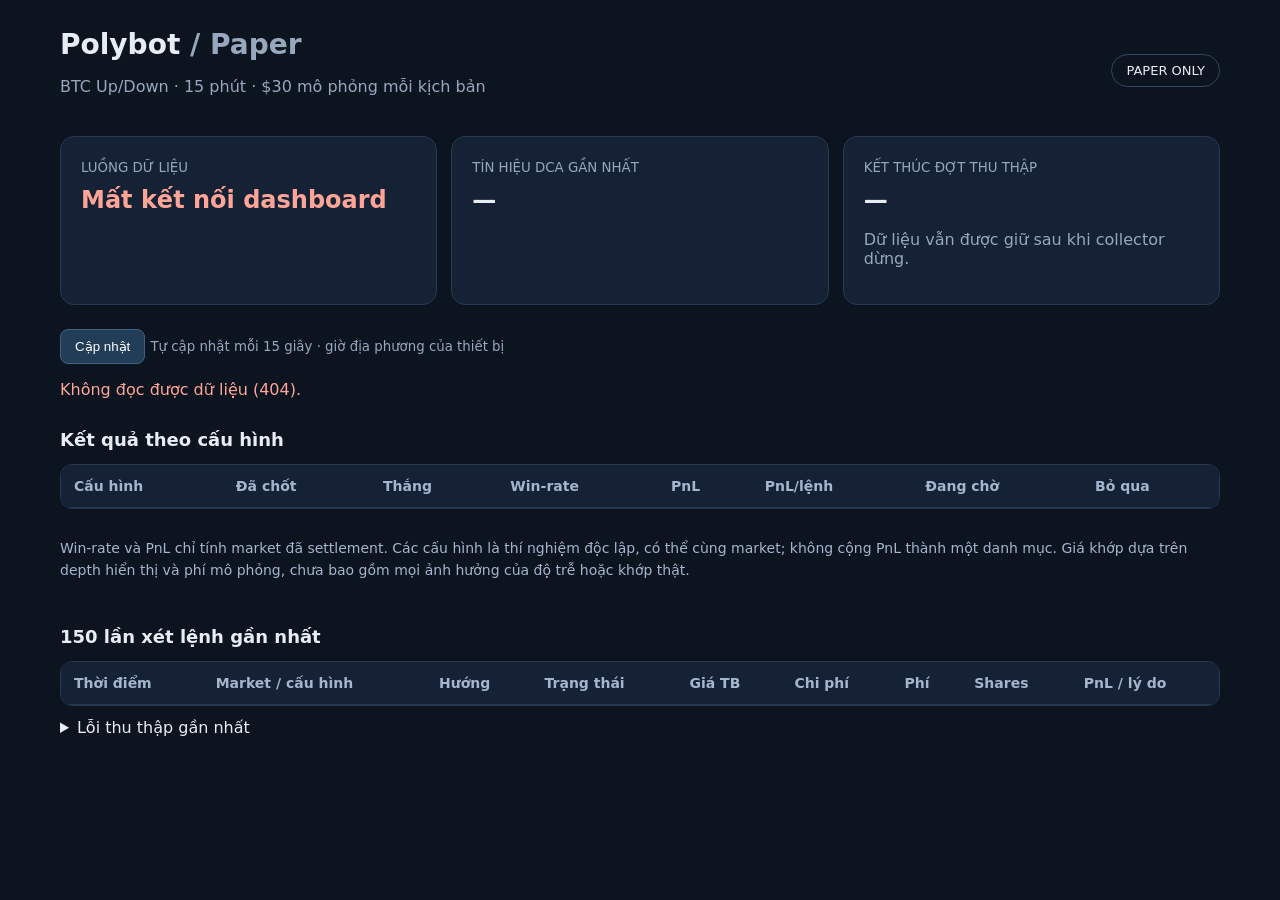
==== paper_dashboard.html @ 0839720b "Add authenticated read-only mobile paper dashboard" ====
<!doctype html>
<html lang="vi"><meta charset="utf-8"><meta name="viewport" content="width=device-width,initial-scale=1">
<title>Polybot · Paper</title>
<style>
:root{color-scheme:dark;font-family:system-ui,sans-serif;background:#0c1420;color:#e8edf4}*{box-sizing:border-box}body{margin:0}main{max-width:1200px;margin:auto;padding:28px 20px}header{display:flex;justify-content:space-between;align-items:center;gap:16px}h1{font-size:28px;margin:0}h2{font-size:18px;margin:30px 0 14px}.muted,small{color:#97a8bd}.pill{border:1px solid #34465e;border-radius:30px;padding:8px 14px;font-size:13px}.cards{display:grid;grid-template-columns:repeat(3,1fr);gap:14px;margin:24px 0}.card{background:#152235;border:1px solid #263951;padding:20px;border-radius:14px}.value{font-size:24px;margin-top:10px;font-weight:650}.table{overflow:auto;border:1px solid #263951;border-radius:12px}table{border-collapse:collapse;width:100%;font-size:14px;white-space:nowrap}th,td{text-align:left;padding:13px;border-bottom:1px solid #263951}th{background:#152235;color:#a4b6cd}a{color:#83c8ff}.good{color:#6ce0bd}.bad{color:#ffa598}.note{line-height:1.6;padding:14px 0;color:#a4b6cd;font-size:14px}button{background:#213d58;color:white;border:1px solid #416184;padding:9px 14px;border-radius:8px;cursor:pointer}#error{color:#ffa598}details{padding:12px 0}pre{white-space:pre-wrap;font-size:12px}@media(max-width:680px){main{padding:20px 12px}.cards{grid-template-columns:1fr}.card{padding:14px}.value{font-size:21px}h1{font-size:23px}}
</style>
<main><header><div><h1>Polybot <span class="muted">/ Paper</span></h1><p class="muted">BTC Up/Down · 15 phút · $30 mô phỏng mỗi kịch bản</p></div><span class="pill">PAPER ONLY</span></header>
<div class="cards"><section class="card"><small>LUỒNG DỮ LIỆU</small><div id="health" class="value">Đang tải…</div><p id="last" class="muted"></p></section><section class="card"><small>TÍN HIỆU DCA GẦN NHẤT</small><div id="signal" class="value">—</div><p id="market" class="muted"></p></section><section class="card"><small>KẾT THÚC ĐỢT THU THẬP</small><div id="end" class="value">—</div><p class="muted">Dữ liệu vẫn được giữ sau khi collector dừng.</p></section></div>
<button id="refresh">Cập nhật</button> <small>Tự cập nhật mỗi 15 giây · giờ địa phương của thiết bị</small><p id="error"></p>
<h2>Kết quả theo cấu hình</h2><div class="table"><table><thead><tr><th>Cấu hình</th><th>Đã chốt</th><th>Thắng</th><th>Win-rate</th><th>PnL</th><th>PnL/lệnh</th><th>Đang chờ</th><th>Bỏ qua</th></tr></thead><tbody id="policies"></tbody></table></div>
<p class="note">Win-rate và PnL chỉ tính market đã settlement. Các cấu hình là thí nghiệm độc lập, có thể cùng market; không cộng PnL thành một danh mục. Giá khớp dựa trên depth hiển thị và phí mô phỏng, chưa bao gồm mọi ảnh hưởng của độ trễ hoặc khớp thật.</p>
<h2>150 lần xét lệnh gần nhất</h2><div class="table"><table><thead><tr><th>Thời điểm</th><th>Market / cấu hình</th><th>Hướng</th><th>Trạng thái</th><th>Giá TB</th><th>Chi phí</th><th>Phí</th><th>Shares</th><th>PnL / lý do</th></tr></thead><tbody id="trades"></tbody></table></div>
<details><summary>Lỗi thu thập gần nhất</summary><pre id="errors">—</pre></details></main>
<script>
const $=s=>document.getElementById(s), fmt=(v,d=2)=>v==null?'—':Number(v).toFixed(d), dt=v=>v?new Date(v).toLocaleString('vi-VN'):'—';
function cell(row,value,cls){const td=document.createElement('td');td.textContent=value;if(cls)td.className=cls;row.append(td);return td}
function empty(id,n,text){$(id).replaceChildren();const r=document.createElement('tr');const c=cell(r,text);c.colSpan=n;$(id).append(r)}
let busy=false;
async function update(){if(busy)return;busy=true;try{const r=await fetch('/api/status',{cache:'no-store'});if(!r.ok)throw Error('Không đọc được dữ liệu ('+r.status+').');const d=await r.json();$('error').textContent='';const age=d.latest?(d.now_ms-d.latest.received_ms)/1000:Infinity;
$('health').textContent=age<60?'Dữ liệu đang cập nhật':age<180?'Dữ liệu đang chậm':'Chưa có dữ liệu mới';$('health').className='value '+(age<60?'good':'bad');$('last').textContent='Bản ghi cuối: '+dt(d.latest?.received_ms);$('end').textContent=dt(d.planned_end_ms);
$('signal').textContent=d.signal?(d.signal.direction?.toUpperCase()||'Không có tín hiệu'):'Chờ đầu market mới';$('market').textContent=d.signal?d.signal.slug+' · '+dt(d.signal.at):'Tín hiệu được ghi khi đầu kỳ đủ dữ liệu.';
$('policies').replaceChildren();for(const p of d.policies){const row=document.createElement('tr');for(const v of [p.policy,p.settled,p.wins,p.settled?fmt(100*p.wins/p.settled)+'%':'—',p.settled?'$'+fmt(p.pnl):'—',p.settled?'$'+fmt(p.pnl/p.settled):'—',p.pending,p.skipped])cell(row,v);$('policies').append(row)}if(!d.policies.length)empty('policies',8,'Đang thu thập; chưa có lần xét lệnh.');
$('trades').replaceChildren();for(const t of d.trades){const row=document.createElement('tr');cell(row,dt(t.opened_ms));const td=cell(row,'');if(/^btc-updown-15m-\d+$/.test(t.slug)){const a=document.createElement('a');a.textContent=t.slug;a.href='https://polymarket.com/event/'+t.slug;a.target='_blank';a.rel='noopener noreferrer';td.append(a)}else td.textContent=t.slug;td.append(document.createElement('br'),document.createTextNode(t.policy));for(const v of [t.side?.toUpperCase()||'—',({pending:'Chờ settlement',settled:'Đã chốt',skipped:'Bỏ qua'})[t.status]||t.status,fmt(t.vwap,4),'$'+fmt(t.cost),fmt(t.fee,4),fmt(t.shares,4)])cell(row,v);cell(row,t.status==='settled'?'$'+fmt(t.pnl):t.reason||'—',t.pnl>0?'good':t.pnl<0?'bad':'');$('trades').append(row)}if(!d.trades.length)empty('trades',9,'Chưa có lệnh paper.');$('errors').textContent=d.errors.length?d.errors.map(e=>dt(e.received_ms)+' '+e.kind+' '+e.payload).join('\n'):'Chưa ghi nhận lỗi.';
}catch(e){$('error').textContent=e.message;$('health').textContent='Mất kết nối dashboard';$('health').className='value bad'}finally{busy=false}}
$('refresh').onclick=update;update();setInterval(update,15000);
</script></html>
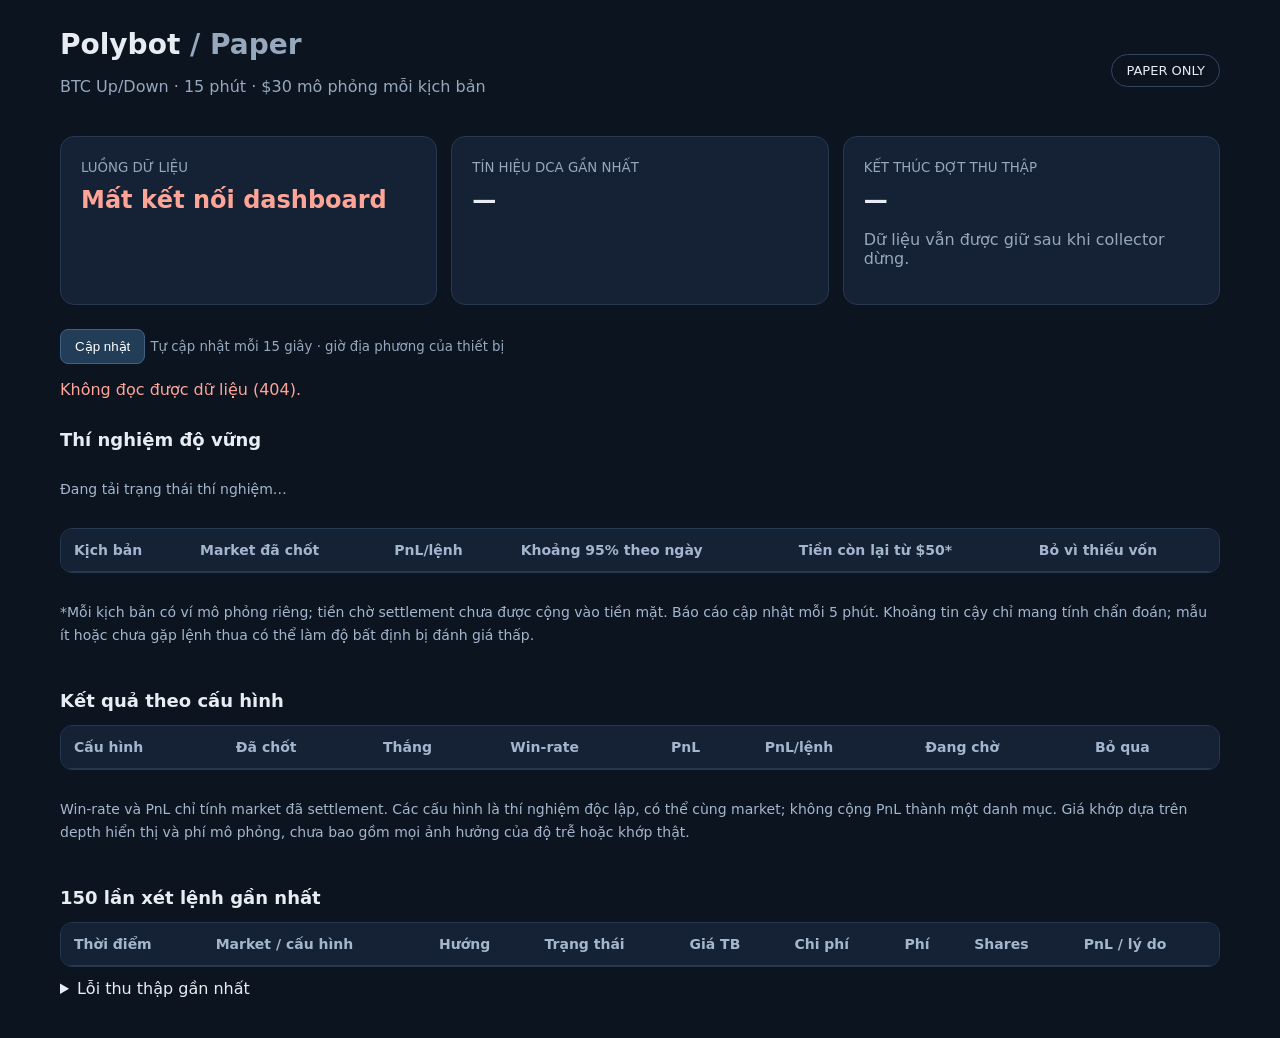
==== commit fc19c782: "Add frozen forward robustness experiment and replay diagnostics" ====
--- a/paper_dashboard.html
+++ b/paper_dashboard.html
@@ -7,6 +7,7 @@
 <main><header><div><h1>Polybot <span class="muted">/ Paper</span></h1><p class="muted">BTC Up/Down · 15 phút · $30 mô phỏng mỗi kịch bản</p></div><span class="pill">PAPER ONLY</span></header>
 <div class="cards"><section class="card"><small>LUỒNG DỮ LIỆU</small><div id="health" class="value">Đang tải…</div><p id="last" class="muted"></p></section><section class="card"><small>TÍN HIỆU DCA GẦN NHẤT</small><div id="signal" class="value">—</div><p id="market" class="muted"></p></section><section class="card"><small>KẾT THÚC ĐỢT THU THẬP</small><div id="end" class="value">—</div><p class="muted">Dữ liệu vẫn được giữ sau khi collector dừng.</p></section></div>
 <button id="refresh">Cập nhật</button> <small>Tự cập nhật mỗi 15 giây · giờ địa phương của thiết bị</small><p id="error"></p>
+<h2>Thí nghiệm độ vững</h2><p id="robust" class="note">Đang tải trạng thái thí nghiệm…</p><div class="table"><table><thead><tr><th>Kịch bản</th><th>Market đã chốt</th><th>PnL/lệnh</th><th>Khoảng 95% theo ngày</th><th>Tiền còn lại từ $50*</th><th>Bỏ vì thiếu vốn</th></tr></thead><tbody id="robustRows"></tbody></table></div><p class="note">*Mỗi kịch bản có ví mô phỏng riêng; tiền chờ settlement chưa được cộng vào tiền mặt. Báo cáo cập nhật mỗi 5 phút. Khoảng tin cậy chỉ mang tính chẩn đoán; mẫu ít hoặc chưa gặp lệnh thua có thể làm độ bất định bị đánh giá thấp.</p>
 <h2>Kết quả theo cấu hình</h2><div class="table"><table><thead><tr><th>Cấu hình</th><th>Đã chốt</th><th>Thắng</th><th>Win-rate</th><th>PnL</th><th>PnL/lệnh</th><th>Đang chờ</th><th>Bỏ qua</th></tr></thead><tbody id="policies"></tbody></table></div>
 <p class="note">Win-rate và PnL chỉ tính market đã settlement. Các cấu hình là thí nghiệm độc lập, có thể cùng market; không cộng PnL thành một danh mục. Giá khớp dựa trên depth hiển thị và phí mô phỏng, chưa bao gồm mọi ảnh hưởng của độ trễ hoặc khớp thật.</p>
 <h2>150 lần xét lệnh gần nhất</h2><div class="table"><table><thead><tr><th>Thời điểm</th><th>Market / cấu hình</th><th>Hướng</th><th>Trạng thái</th><th>Giá TB</th><th>Chi phí</th><th>Phí</th><th>Shares</th><th>PnL / lý do</th></tr></thead><tbody id="trades"></tbody></table></div>
@@ -19,6 +20,7 @@
 async function update(){if(busy)return;busy=true;try{const r=await fetch('/api/status',{cache:'no-store'});if(!r.ok)throw Error('Không đọc được dữ liệu ('+r.status+').');const d=await r.json();$('error').textContent='';const age=d.latest?(d.now_ms-d.latest.received_ms)/1000:Infinity;
 $('health').textContent=age<60?'Dữ liệu đang cập nhật':age<180?'Dữ liệu đang chậm':'Chưa có dữ liệu mới';$('health').className='value '+(age<60?'good':'bad');$('last').textContent='Bản ghi cuối: '+dt(d.latest?.received_ms);$('end').textContent=dt(d.planned_end_ms);
 $('signal').textContent=d.signal?(d.signal.direction?.toUpperCase()||'Không có tín hiệu'):'Chờ đầu market mới';$('market').textContent=d.signal?d.signal.slug+' · '+dt(d.signal.at):'Tín hiệu được ghi khi đầu kỳ đủ dữ liệu.';
+const rb=d.robustness;$('robustRows').replaceChildren();$('robust').textContent=rb&&rb.protocol_id?rb.protocol_id+' · '+fmt(rb.elapsed_days,1)+' ngày · '+rb.frozen_dca_signals+' tín hiệu DCA · '+rb.labelled_markets+' market có nhãn · '+rb.replay_verified+' phép replay khớp, '+rb.replay_mismatches.length+' sai lệch. Đánh giá cuối: '+dt(rb.final_review_due_ms)+'. Chưa phê duyệt live.':'Chờ dữ liệu thí nghiệm mới.';for(const p of rb?.policies||[]){const row=document.createElement('tr');const ci=p.mean_pnl_block_bootstrap_95;for(const v of [p.policy,p.unique_markets,p.mean_pnl==null?'—':'$'+fmt(p.mean_pnl,3),ci?fmt(ci[0],3)+' đến '+fmt(ci[1],3):'Chưa đủ ngày','$'+fmt(p.bankroll_50.cash_after_known_settlements),p.bankroll_50.skipped_for_funds])cell(row,v);$('robustRows').append(row)}
 $('policies').replaceChildren();for(const p of d.policies){const row=document.createElement('tr');for(const v of [p.policy,p.settled,p.wins,p.settled?fmt(100*p.wins/p.settled)+'%':'—',p.settled?'$'+fmt(p.pnl):'—',p.settled?'$'+fmt(p.pnl/p.settled):'—',p.pending,p.skipped])cell(row,v);$('policies').append(row)}if(!d.policies.length)empty('policies',8,'Đang thu thập; chưa có lần xét lệnh.');
 $('trades').replaceChildren();for(const t of d.trades){const row=document.createElement('tr');cell(row,dt(t.opened_ms));const td=cell(row,'');if(/^btc-updown-15m-\d+$/.test(t.slug)){const a=document.createElement('a');a.textContent=t.slug;a.href='https://polymarket.com/event/'+t.slug;a.target='_blank';a.rel='noopener noreferrer';td.append(a)}else td.textContent=t.slug;td.append(document.createElement('br'),document.createTextNode(t.policy));for(const v of [t.side?.toUpperCase()||'—',({pending:'Chờ settlement',settled:'Đã chốt',skipped:'Bỏ qua'})[t.status]||t.status,fmt(t.vwap,4),'$'+fmt(t.cost),fmt(t.fee,4),fmt(t.shares,4)])cell(row,v);cell(row,t.status==='settled'?'$'+fmt(t.pnl):t.reason||'—',t.pnl>0?'good':t.pnl<0?'bad':'');$('trades').append(row)}if(!d.trades.length)empty('trades',9,'Chưa có lệnh paper.');$('errors').textContent=d.errors.length?d.errors.map(e=>dt(e.received_ms)+' '+e.kind+' '+e.payload).join('\n'):'Chưa ghi nhận lỗi.';
 }catch(e){$('error').textContent=e.message;$('health').textContent='Mất kết nối dashboard';$('health').className='value bad'}finally{busy=false}}
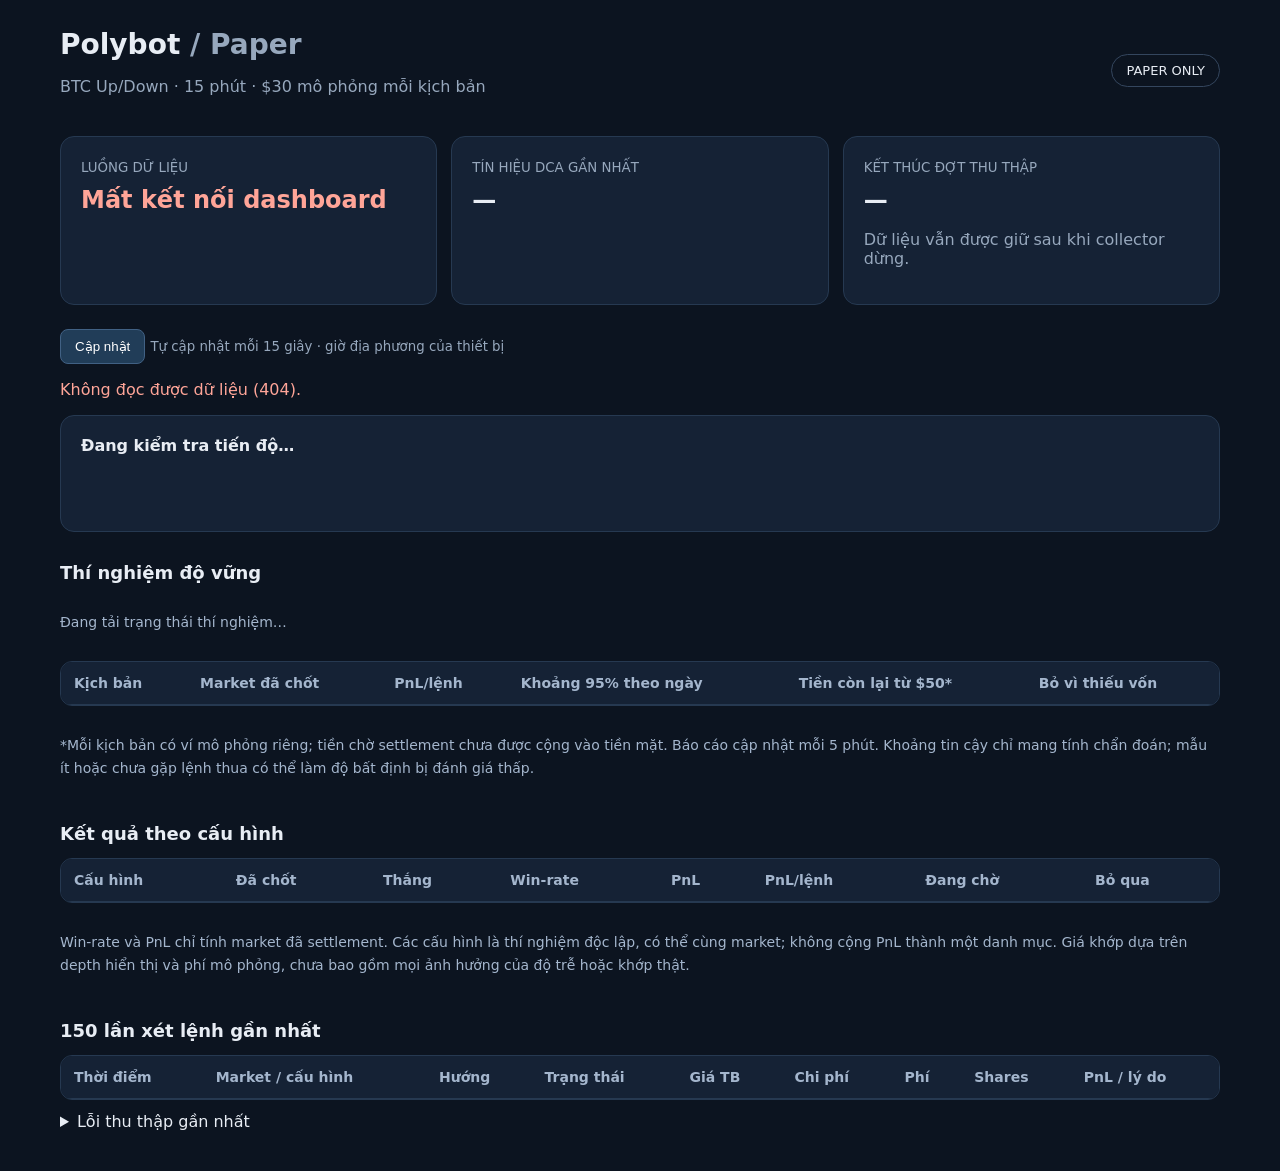
==== commit 94fc2bb7: "Explain paper session and empty results on dashboard" ====
--- a/paper_dashboard.html
+++ b/paper_dashboard.html
@@ -7,6 +7,7 @@
 <main><header><div><h1>Polybot <span class="muted">/ Paper</span></h1><p class="muted">BTC Up/Down · 15 phút · $30 mô phỏng mỗi kịch bản</p></div><span class="pill">PAPER ONLY</span></header>
 <div class="cards"><section class="card"><small>LUỒNG DỮ LIỆU</small><div id="health" class="value">Đang tải…</div><p id="last" class="muted"></p></section><section class="card"><small>TÍN HIỆU DCA GẦN NHẤT</small><div id="signal" class="value">—</div><p id="market" class="muted"></p></section><section class="card"><small>KẾT THÚC ĐỢT THU THẬP</small><div id="end" class="value">—</div><p class="muted">Dữ liệu vẫn được giữ sau khi collector dừng.</p></section></div>
 <button id="refresh">Cập nhật</button> <small>Tự cập nhật mỗi 15 giây · giờ địa phương của thiết bị</small><p id="error"></p>
+<section class="card"><strong id="waiting">Đang kiểm tra tiến độ…</strong><p id="session" class="note"></p></section>
 <h2>Thí nghiệm độ vững</h2><p id="robust" class="note">Đang tải trạng thái thí nghiệm…</p><div class="table"><table><thead><tr><th>Kịch bản</th><th>Market đã chốt</th><th>PnL/lệnh</th><th>Khoảng 95% theo ngày</th><th>Tiền còn lại từ $50*</th><th>Bỏ vì thiếu vốn</th></tr></thead><tbody id="robustRows"></tbody></table></div><p class="note">*Mỗi kịch bản có ví mô phỏng riêng; tiền chờ settlement chưa được cộng vào tiền mặt. Báo cáo cập nhật mỗi 5 phút. Khoảng tin cậy chỉ mang tính chẩn đoán; mẫu ít hoặc chưa gặp lệnh thua có thể làm độ bất định bị đánh giá thấp.</p>
 <h2>Kết quả theo cấu hình</h2><div class="table"><table><thead><tr><th>Cấu hình</th><th>Đã chốt</th><th>Thắng</th><th>Win-rate</th><th>PnL</th><th>PnL/lệnh</th><th>Đang chờ</th><th>Bỏ qua</th></tr></thead><tbody id="policies"></tbody></table></div>
 <p class="note">Win-rate và PnL chỉ tính market đã settlement. Các cấu hình là thí nghiệm độc lập, có thể cùng market; không cộng PnL thành một danh mục. Giá khớp dựa trên depth hiển thị và phí mô phỏng, chưa bao gồm mọi ảnh hưởng của độ trễ hoặc khớp thật.</p>
@@ -20,8 +21,9 @@
 async function update(){if(busy)return;busy=true;try{const r=await fetch('/api/status',{cache:'no-store'});if(!r.ok)throw Error('Không đọc được dữ liệu ('+r.status+').');const d=await r.json();$('error').textContent='';const age=d.latest?(d.now_ms-d.latest.received_ms)/1000:Infinity;
 $('health').textContent=age<60?'Dữ liệu đang cập nhật':age<180?'Dữ liệu đang chậm':'Chưa có dữ liệu mới';$('health').className='value '+(age<60?'good':'bad');$('last').textContent='Bản ghi cuối: '+dt(d.latest?.received_ms);$('end').textContent=dt(d.planned_end_ms);
 $('signal').textContent=d.signal?(d.signal.direction?.toUpperCase()||'Không có tín hiệu'):'Chờ đầu market mới';$('market').textContent=d.signal?d.signal.slug+' · '+dt(d.signal.at):'Tín hiệu được ghi khi đầu kỳ đủ dữ liệu.';
+const ss=d.session||{},hour=new Date(d.now_ms).getUTCHours(),start=ss.session_start_utc,end=ss.session_end_utc;const outside=start!=null&&end!=null&&start!==end&&!(start<end?hour>=start&&hour<end:hour>=start||hour<end);$('waiting').textContent=outside?'Ngoài giờ giao dịch — collector vẫn thu thập dữ liệu':d.trades.length?'Đang theo dõi kết quả các kịch bản':'Đang chờ tín hiệu và thời điểm vào lệnh';$('session').textContent=start==null?'Chưa có cấu hình phiên.':'Phiên '+start+':00–'+end+':00 UTC. Xét lệnh ở phút '+Math.floor(ss.entry_seconds/60)+':'+String(ss.entry_seconds%60).padStart(2,'0')+' của mỗi market; chỉ mô phỏng mua khi tín hiệu, giá và depth đạt điều kiện. PnL cần chờ settlement.';if(outside)$('signal').textContent='Ngoài giờ giao dịch';
 const rb=d.robustness;$('robustRows').replaceChildren();$('robust').textContent=rb&&rb.protocol_id?rb.protocol_id+' · '+fmt(rb.elapsed_days,1)+' ngày · '+rb.frozen_dca_signals+' tín hiệu DCA · '+rb.labelled_markets+' market có nhãn · '+rb.replay_verified+' phép replay khớp, '+rb.replay_mismatches.length+' sai lệch. Đánh giá cuối: '+dt(rb.final_review_due_ms)+'. Chưa phê duyệt live.':'Chờ dữ liệu thí nghiệm mới.';for(const p of rb?.policies||[]){const row=document.createElement('tr');const ci=p.mean_pnl_block_bootstrap_95;for(const v of [p.policy,p.unique_markets,p.mean_pnl==null?'—':'$'+fmt(p.mean_pnl,3),ci?fmt(ci[0],3)+' đến '+fmt(ci[1],3):'Chưa đủ ngày','$'+fmt(p.bankroll_50.cash_after_known_settlements),p.bankroll_50.skipped_for_funds])cell(row,v);$('robustRows').append(row)}
-$('policies').replaceChildren();for(const p of d.policies){const row=document.createElement('tr');for(const v of [p.policy,p.settled,p.wins,p.settled?fmt(100*p.wins/p.settled)+'%':'—',p.settled?'$'+fmt(p.pnl):'—',p.settled?'$'+fmt(p.pnl/p.settled):'—',p.pending,p.skipped])cell(row,v);$('policies').append(row)}if(!d.policies.length)empty('policies',8,'Đang thu thập; chưa có lần xét lệnh.');
+$('policies').replaceChildren();for(const p of d.policies){const row=document.createElement('tr');for(const v of [p.policy,p.settled,p.wins,p.settled?fmt(100*p.wins/p.settled)+'%':'—',p.settled?'$'+fmt(p.pnl):'—',p.settled?'$'+fmt(p.pnl/p.settled):'—',p.pending,p.skipped])cell(row,v);$('policies').append(row)}if(!d.policies.length)empty('policies',8,outside?'Chưa xét lệnh: hiện ngoài phiên tín hiệu.':'Đang thu thập; chưa tới lần xét lệnh đủ dữ liệu.');if(!(rb?.policies||[]).length)empty('robustRows',6,'Chưa có mẫu giao dịch để tính độ vững. Các kỳ ngoài phiên không được tính là lệnh.');
 $('trades').replaceChildren();for(const t of d.trades){const row=document.createElement('tr');cell(row,dt(t.opened_ms));const td=cell(row,'');if(/^btc-updown-15m-\d+$/.test(t.slug)){const a=document.createElement('a');a.textContent=t.slug;a.href='https://polymarket.com/event/'+t.slug;a.target='_blank';a.rel='noopener noreferrer';td.append(a)}else td.textContent=t.slug;td.append(document.createElement('br'),document.createTextNode(t.policy));for(const v of [t.side?.toUpperCase()||'—',({pending:'Chờ settlement',settled:'Đã chốt',skipped:'Bỏ qua'})[t.status]||t.status,fmt(t.vwap,4),'$'+fmt(t.cost),fmt(t.fee,4),fmt(t.shares,4)])cell(row,v);cell(row,t.status==='settled'?'$'+fmt(t.pnl):t.reason||'—',t.pnl>0?'good':t.pnl<0?'bad':'');$('trades').append(row)}if(!d.trades.length)empty('trades',9,'Chưa có lệnh paper.');$('errors').textContent=d.errors.length?d.errors.map(e=>dt(e.received_ms)+' '+e.kind+' '+e.payload).join('\n'):'Chưa ghi nhận lỗi.';
 }catch(e){$('error').textContent=e.message;$('health').textContent='Mất kết nối dashboard';$('health').className='value bad'}finally{busy=false}}
 $('refresh').onclick=update;update();setInterval(update,15000);
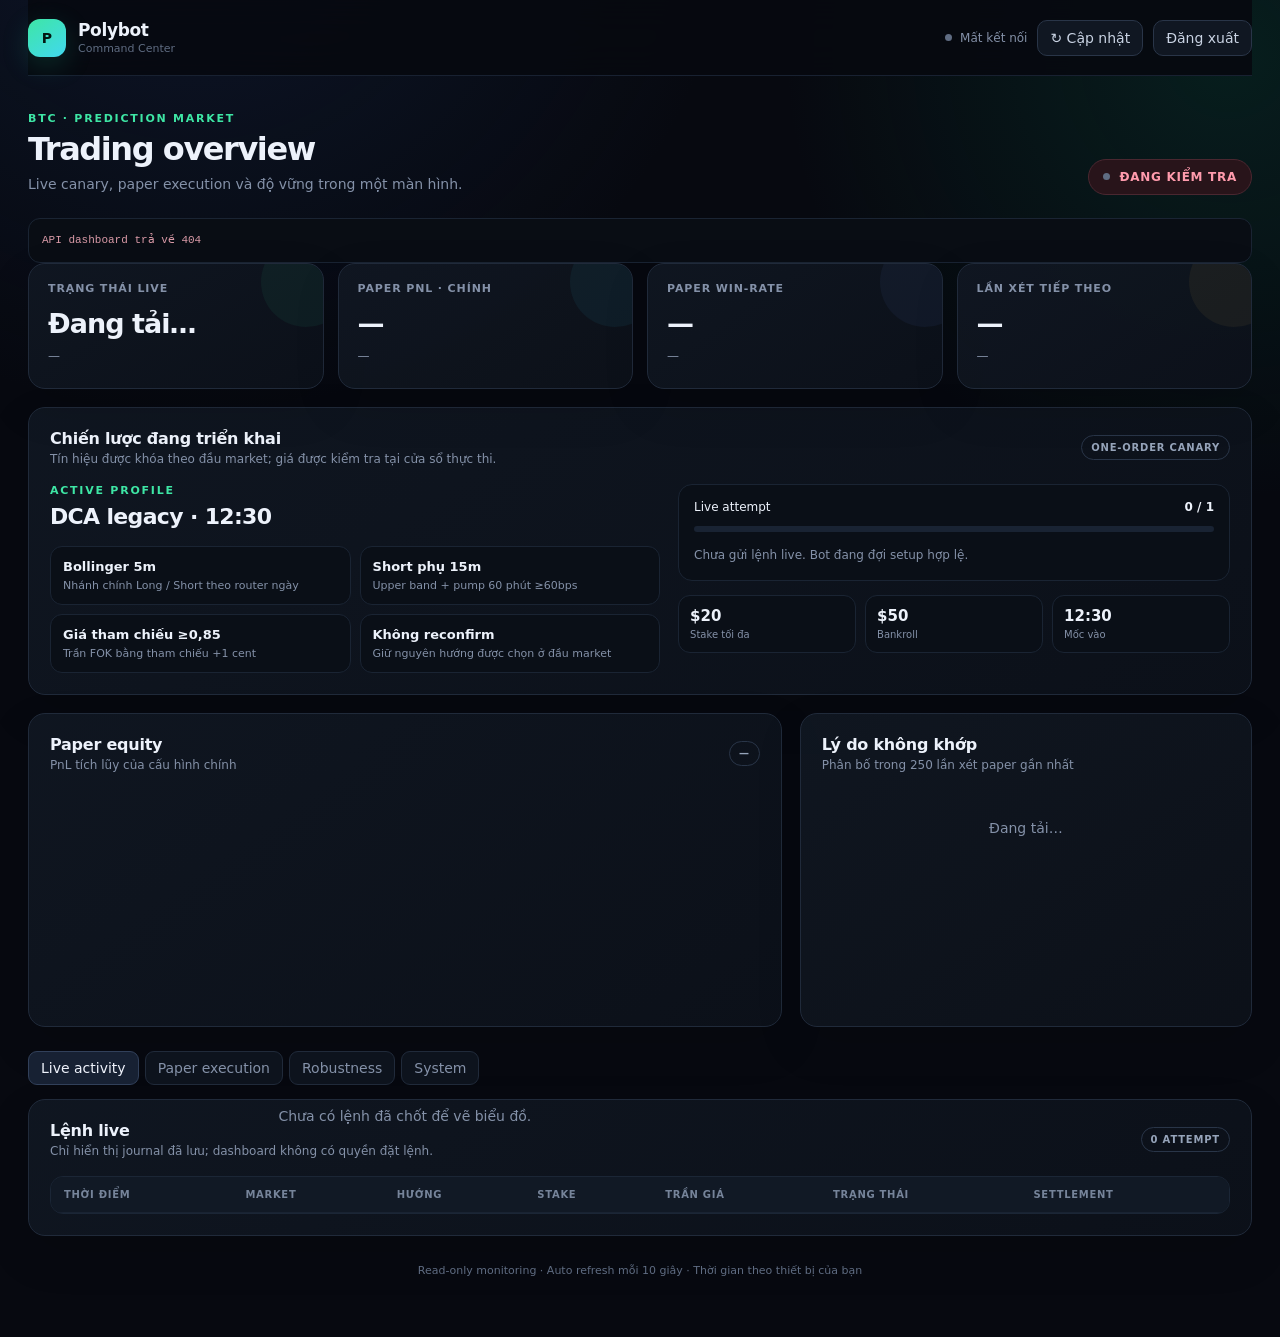
==== commit 7e7a815b: "Upgrade dashboard with live monitoring and dark UI" ====
--- a/paper_dashboard.html
+++ b/paper_dashboard.html
@@ -1,30 +1,62 @@
 <!doctype html>
-<html lang="vi"><meta charset="utf-8"><meta name="viewport" content="width=device-width,initial-scale=1">
-<title>Polybot · Paper</title>
+<html lang="vi">
+<head>
+<meta charset="utf-8"><meta name="viewport" content="width=device-width,initial-scale=1">
+<meta name="theme-color" content="#080b12"><title>Polybot · Command Center</title>
 <style>
-:root{color-scheme:dark;font-family:system-ui,sans-serif;background:#0c1420;color:#e8edf4}*{box-sizing:border-box}body{margin:0}main{max-width:1200px;margin:auto;padding:28px 20px}header{display:flex;justify-content:space-between;align-items:center;gap:16px}h1{font-size:28px;margin:0}h2{font-size:18px;margin:30px 0 14px}.muted,small{color:#97a8bd}.pill{border:1px solid #34465e;border-radius:30px;padding:8px 14px;font-size:13px}.cards{display:grid;grid-template-columns:repeat(3,1fr);gap:14px;margin:24px 0}.card{background:#152235;border:1px solid #263951;padding:20px;border-radius:14px}.value{font-size:24px;margin-top:10px;font-weight:650}.table{overflow:auto;border:1px solid #263951;border-radius:12px}table{border-collapse:collapse;width:100%;font-size:14px;white-space:nowrap}th,td{text-align:left;padding:13px;border-bottom:1px solid #263951}th{background:#152235;color:#a4b6cd}a{color:#83c8ff}.good{color:#6ce0bd}.bad{color:#ffa598}.note{line-height:1.6;padding:14px 0;color:#a4b6cd;font-size:14px}button{background:#213d58;color:white;border:1px solid #416184;padding:9px 14px;border-radius:8px;cursor:pointer}#error{color:#ffa598}details{padding:12px 0}pre{white-space:pre-wrap;font-size:12px}@media(max-width:680px){main{padding:20px 12px}.cards{grid-template-columns:1fr}.card{padding:14px}.value{font-size:21px}h1{font-size:23px}}
+:root{color-scheme:dark;--bg:#070910;--panel:#0e131d;--panel2:#111824;--line:#202a3a;--line2:#293548;--text:#edf2fb;--muted:#8491a8;--muted2:#5f6c82;--green:#3ee6a5;--green2:#13b981;--cyan:#41d8ef;--red:#ff6b84;--amber:#f8c35b;--blue:#7397ff;font-family:Inter,ui-sans-serif,system-ui,-apple-system,"Segoe UI",sans-serif}*{box-sizing:border-box}html{background:var(--bg)}body{margin:0;color:var(--text);background:radial-gradient(circle at 15% -10%,#18315d55,transparent 30%),radial-gradient(circle at 96% 4%,#075c4540,transparent 25%),var(--bg);min-height:100vh;font-size:14px}button,a{font:inherit}.app{max-width:1440px;margin:auto;padding:0 28px 60px}.topbar{height:76px;display:flex;align-items:center;justify-content:space-between;border-bottom:1px solid #182131;position:sticky;top:0;background:#070910e8;backdrop-filter:blur(18px);z-index:10}.brand{display:flex;align-items:center;gap:12px}.logo{width:38px;height:38px;border-radius:12px;display:grid;place-items:center;color:#031711;font-weight:900;background:linear-gradient(145deg,var(--green),var(--cyan));box-shadow:0 8px 28px #20d6a52c}.brand b{font-size:17px;letter-spacing:-.02em}.brand small{display:block;color:var(--muted2);font-size:11px;margin-top:2px}.actions{display:flex;align-items:center;gap:10px}.connection{display:flex;align-items:center;gap:8px;color:var(--muted);font-size:12px}.dot{width:7px;height:7px;border-radius:50%;background:var(--muted2)}.dot.good{background:var(--green);box-shadow:0 0 0 5px #3ee6a512}.btn{border:1px solid var(--line2);background:#101722;color:#c9d3e3;border-radius:10px;padding:9px 12px;cursor:pointer;text-decoration:none;transition:.18s}.btn:hover{border-color:#42516a;background:#151e2c}.hero{display:flex;justify-content:space-between;gap:24px;align-items:end;padding:36px 0 23px}.eyebrow{color:var(--green);font-size:11px;font-weight:800;letter-spacing:.16em;text-transform:uppercase}.hero h1{font-size:32px;letter-spacing:-.045em;margin:8px 0 7px;line-height:1.05}.hero p{margin:0;color:var(--muted);line-height:1.5}.live-badge{display:flex;align-items:center;gap:9px;border:1px solid #1d5847;background:#0d2a2299;color:#78f2c5;padding:10px 14px;border-radius:999px;font-size:12px;font-weight:800;letter-spacing:.06em}.live-badge.locked{border-color:#634c22;background:#2b210e;color:#fbd27a}.live-badge.off{border-color:#4a2730;background:#28141a;color:#ff9bad}.kpis{display:grid;grid-template-columns:repeat(4,1fr);gap:14px;margin-bottom:18px}.card{background:linear-gradient(145deg,#101722e8,#0c111ae8);border:1px solid var(--line);border-radius:17px;box-shadow:0 18px 45px #00000020}.kpi{padding:18px 19px;position:relative;overflow:hidden;min-height:126px}.kpi:after{content:"";position:absolute;width:90px;height:90px;border-radius:50%;background:var(--glow,#3ee6a5);opacity:.055;right:-28px;top:-27px}.label{color:var(--muted);font-size:11px;font-weight:750;letter-spacing:.08em;text-transform:uppercase}.value{font-size:27px;line-height:1.1;font-weight:760;letter-spacing:-.035em;margin-top:14px}.sub{color:var(--muted);font-size:12px;margin-top:9px;line-height:1.45}.good-text{color:var(--green)}.bad-text{color:var(--red)}.amber-text{color:var(--amber)}.grid{display:grid;grid-template-columns:1.25fr .75fr;gap:18px;margin:18px 0}.section{padding:21px}.section-head{display:flex;align-items:center;justify-content:space-between;gap:14px;margin-bottom:18px}.section h2{font-size:16px;margin:0;letter-spacing:-.015em}.section-head p{color:var(--muted);font-size:12px;margin:4px 0 0}.tag{font-size:10px;font-weight:800;letter-spacing:.08em;color:#96a4ba;border:1px solid var(--line2);border-radius:999px;padding:6px 9px;text-transform:uppercase}.strategy{display:grid;grid-template-columns:1.05fr .95fr;gap:18px}.strategy-name{font-size:22px;font-weight:750;letter-spacing:-.03em;margin:7px 0 17px}.rules{display:grid;grid-template-columns:repeat(2,1fr);gap:9px}.rule{background:#0a0f17;border:1px solid #1a2433;border-radius:12px;padding:12px}.rule strong{display:block;font-size:13px}.rule span{display:block;color:var(--muted);font-size:11px;margin-top:5px}.progress-wrap{background:#0a0f17;border:1px solid #1a2433;border-radius:14px;padding:15px}.progress-top{display:flex;justify-content:space-between;font-size:12px}.progress{height:6px;background:#192333;border-radius:99px;margin:12px 0;overflow:hidden}.progress>i{display:block;height:100%;width:0;background:linear-gradient(90deg,var(--green2),var(--cyan));border-radius:99px;transition:width .4s}.callout{color:var(--muted);font-size:12px;line-height:1.55;margin-top:14px}.mini-grid{display:grid;grid-template-columns:repeat(3,1fr);gap:9px;margin-top:14px}.mini{background:#0a0f17;border:1px solid #1a2433;border-radius:12px;padding:11px}.mini b{display:block;font-size:15px}.mini span{font-size:10px;color:var(--muted)}.chart-wrap{height:215px;position:relative}.chart-wrap canvas{width:100%;height:100%}.empty{height:100%;display:grid;place-items:center;color:var(--muted);text-align:center;padding:30px}.reason-list{display:grid;gap:13px}.reason-row{display:grid;grid-template-columns:minmax(120px,1fr) 2fr 36px;gap:10px;align-items:center}.reason-row span{overflow:hidden;text-overflow:ellipsis;white-space:nowrap;color:#aeb8c9;font-size:12px}.bar{height:7px;background:#192333;border-radius:99px;overflow:hidden}.bar i{display:block;height:100%;background:linear-gradient(90deg,#4f6de7,#35c9d9);border-radius:99px}.reason-row b{text-align:right;font-size:12px}.table-shell{overflow:auto;border:1px solid #1b2636;border-radius:13px}table{border-collapse:collapse;width:100%;white-space:nowrap;font-size:12px}th,td{padding:12px 13px;text-align:left;border-bottom:1px solid #192332}th{position:sticky;top:0;background:#111925;color:#76849a;font-size:10px;text-transform:uppercase;letter-spacing:.07em;z-index:1}tbody tr:last-child td{border-bottom:0}tbody tr:hover{background:#11192580}.status{display:inline-flex;align-items:center;gap:6px;padding:5px 8px;border-radius:7px;font-size:10px;font-weight:750;background:#1b2432;color:#a7b2c4}.status.good{background:#0e3329;color:#6ff0c0}.status.bad{background:#391923;color:#ff9caf}.status.wait{background:#372c14;color:#f5d070}.market-link{color:#b9c9e4;text-decoration:none}.market-link:hover{color:var(--cyan)}.tabs{display:flex;gap:6px;margin:24px 0 14px}.tab{border:1px solid var(--line);background:#0d131d;color:var(--muted);padding:8px 12px;border-radius:9px;cursor:pointer}.tab.active{background:#172133;color:#eef2fb;border-color:#31405a}.tab-panel[hidden]{display:none}.two{display:grid;grid-template-columns:1fr 1fr;gap:18px}.event-chips{display:flex;flex-wrap:wrap;gap:7px}.chip{background:#0a0f17;border:1px solid #1a2433;color:#9eabbd;border-radius:8px;padding:7px 9px;font-size:11px}.chip b{color:#e2e8f2;margin-left:5px}.errorbox{max-height:220px;overflow:auto;background:#090d14;border:1px solid #1a2433;border-radius:12px;padding:13px;color:#d99aa7;white-space:pre-wrap;font:11px/1.6 ui-monospace,SFMono-Regular,Consolas,monospace}.footer{color:var(--muted2);font-size:11px;text-align:center;margin-top:28px}.loading{animation:pulse 1.4s infinite}@keyframes pulse{50%{opacity:.45}}@media(max-width:1050px){.kpis{grid-template-columns:repeat(2,1fr)}.grid,.strategy,.two{grid-template-columns:1fr}}@media(max-width:640px){.app{padding:0 13px 40px}.topbar{height:64px}.brand small,.connection span,.logout{display:none}.hero{padding:26px 2px 18px;align-items:start;flex-direction:column}.hero h1{font-size:27px}.kpis{grid-template-columns:1fr 1fr;gap:9px}.kpi{padding:15px;min-height:116px}.value{font-size:22px}.section{padding:16px}.rules{grid-template-columns:1fr}.mini-grid{grid-template-columns:repeat(3,1fr)}.grid{gap:12px;margin:12px 0}.reason-row{grid-template-columns:minmax(100px,1fr) 1.2fr 28px}.live-badge{padding:8px 11px}.tabs{overflow:auto}.tab{white-space:nowrap}}
 </style>
-<main><header><div><h1>Polybot <span class="muted">/ Paper</span></h1><p class="muted">BTC Up/Down · 15 phút · $30 mô phỏng mỗi kịch bản</p></div><span class="pill">PAPER ONLY</span></header>
-<div class="cards"><section class="card"><small>LUỒNG DỮ LIỆU</small><div id="health" class="value">Đang tải…</div><p id="last" class="muted"></p></section><section class="card"><small>TÍN HIỆU DCA GẦN NHẤT</small><div id="signal" class="value">—</div><p id="market" class="muted"></p></section><section class="card"><small>KẾT THÚC ĐỢT THU THẬP</small><div id="end" class="value">—</div><p class="muted">Dữ liệu vẫn được giữ sau khi collector dừng.</p></section></div>
-<button id="refresh">Cập nhật</button> <small>Tự cập nhật mỗi 15 giây · giờ địa phương của thiết bị</small><p id="error"></p>
-<section class="card"><strong id="waiting">Đang kiểm tra tiến độ…</strong><p id="session" class="note"></p></section>
-<h2>Thí nghiệm độ vững</h2><p id="robust" class="note">Đang tải trạng thái thí nghiệm…</p><div class="table"><table><thead><tr><th>Kịch bản</th><th>Market đã chốt</th><th>PnL/lệnh</th><th>Khoảng 95% theo ngày</th><th>Tiền còn lại từ $50*</th><th>Bỏ vì thiếu vốn</th></tr></thead><tbody id="robustRows"></tbody></table></div><p class="note">*Mỗi kịch bản có ví mô phỏng riêng; tiền chờ settlement chưa được cộng vào tiền mặt. Báo cáo cập nhật mỗi 5 phút. Khoảng tin cậy chỉ mang tính chẩn đoán; mẫu ít hoặc chưa gặp lệnh thua có thể làm độ bất định bị đánh giá thấp.</p>
-<h2>Kết quả theo cấu hình</h2><div class="table"><table><thead><tr><th>Cấu hình</th><th>Đã chốt</th><th>Thắng</th><th>Win-rate</th><th>PnL</th><th>PnL/lệnh</th><th>Đang chờ</th><th>Bỏ qua</th></tr></thead><tbody id="policies"></tbody></table></div>
-<p class="note">Win-rate và PnL chỉ tính market đã settlement. Các cấu hình là thí nghiệm độc lập, có thể cùng market; không cộng PnL thành một danh mục. Giá khớp dựa trên depth hiển thị và phí mô phỏng, chưa bao gồm mọi ảnh hưởng của độ trễ hoặc khớp thật.</p>
-<h2>150 lần xét lệnh gần nhất</h2><div class="table"><table><thead><tr><th>Thời điểm</th><th>Market / cấu hình</th><th>Hướng</th><th>Trạng thái</th><th>Giá TB</th><th>Chi phí</th><th>Phí</th><th>Shares</th><th>PnL / lý do</th></tr></thead><tbody id="trades"></tbody></table></div>
-<details><summary>Lỗi thu thập gần nhất</summary><pre id="errors">—</pre></details></main>
+</head>
+<body><main class="app">
+<nav class="topbar"><div class="brand"><div class="logo">P</div><div><b>Polybot</b><small>Command Center</small></div></div><div class="actions"><div class="connection"><i id="connDot" class="dot"></i><span id="connText">Đang kết nối</span></div><button id="refresh" class="btn">↻ Cập nhật</button><a class="btn logout" href="/logout">Đăng xuất</a></div></nav>
+<header class="hero"><div><div class="eyebrow">BTC · Prediction market</div><h1>Trading overview</h1><p>Live canary, paper execution và độ vững trong một màn hình.</p></div><div id="liveBadge" class="live-badge off"><i class="dot"></i><span>ĐANG KIỂM TRA</span></div></header>
+<div id="apiError" class="errorbox" hidden></div>
+<section class="kpis">
+  <article class="card kpi" style="--glow:#3ee6a5"><div class="label">Trạng thái live</div><div id="liveStatus" class="value loading">Đang tải…</div><div id="heartbeat" class="sub">—</div></article>
+  <article class="card kpi" style="--glow:#41d8ef"><div class="label">Paper PnL · chính</div><div id="paperPnl" class="value">—</div><div id="paperCount" class="sub">—</div></article>
+  <article class="card kpi" style="--glow:#7397ff"><div class="label">Paper win-rate</div><div id="paperWin" class="value">—</div><div id="paperPolicy" class="sub">—</div></article>
+  <article class="card kpi" style="--glow:#f8c35b"><div class="label">Lần xét tiếp theo</div><div id="countdown" class="value">—</div><div id="entryAt" class="sub">—</div></article>
+</section>
+
+<section class="card section"><div class="section-head"><div><h2>Chiến lược đang triển khai</h2><p>Tín hiệu được khóa theo đầu market; giá được kiểm tra tại cửa sổ thực thi.</p></div><span class="tag">One-order canary</span></div>
+<div class="strategy"><div><div class="eyebrow">Active profile</div><div id="strategyName" class="strategy-name">DCA legacy · 12:30</div><div class="rules"><div class="rule"><strong>Bollinger 5m</strong><span>Nhánh chính Long / Short theo router ngày</span></div><div class="rule"><strong>Short phụ 15m</strong><span>Upper band + pump 60 phút ≥60bps</span></div><div class="rule"><strong>Giá tham chiếu ≥0,85</strong><span>Trần FOK bằng tham chiếu +1 cent</span></div><div class="rule"><strong>Không reconfirm</strong><span>Giữ nguyên hướng được chọn ở đầu market</span></div></div></div>
+<div><div class="progress-wrap"><div class="progress-top"><span>Live attempt</span><b id="attemptProgress">0 / 1</b></div><div class="progress"><i id="attemptBar"></i></div><div id="attemptMessage" class="callout">Chưa gửi lệnh live. Bot đang đợi setup hợp lệ.</div></div><div class="mini-grid"><div class="mini"><b id="stake">$20</b><span>Stake tối đa</span></div><div class="mini"><b id="bankroll">$50</b><span>Bankroll</span></div><div class="mini"><b id="entry">12:30</b><span>Mốc vào</span></div></div></div></div></section>
+
+<div class="grid"><section class="card section"><div class="section-head"><div><h2>Paper equity</h2><p id="chartCaption">PnL tích lũy của cấu hình chính</p></div><span id="chartValue" class="tag">—</span></div><div class="chart-wrap"><canvas id="equity"></canvas><div id="chartEmpty" class="empty">Chưa có lệnh đã chốt để vẽ biểu đồ.</div></div></section>
+<section class="card section"><div class="section-head"><div><h2>Lý do không khớp</h2><p>Phân bố trong 250 lần xét paper gần nhất</p></div></div><div id="reasons" class="reason-list"><div class="empty">Đang tải…</div></div></section></div>
+
+<div class="tabs"><button class="tab active" data-tab="live">Live activity</button><button class="tab" data-tab="paper">Paper execution</button><button class="tab" data-tab="robust">Robustness</button><button class="tab" data-tab="system">System</button></div>
+
+<div id="tab-live" class="tab-panel"><section class="card section"><div class="section-head"><div><h2>Lệnh live</h2><p>Chỉ hiển thị journal đã lưu; dashboard không có quyền đặt lệnh.</p></div><span id="liveAttemptCount" class="tag">0 attempt</span></div><div class="table-shell"><table><thead><tr><th>Thời điểm</th><th>Market</th><th>Hướng</th><th>Stake</th><th>Trần giá</th><th>Trạng thái</th><th>Settlement</th></tr></thead><tbody id="liveRows"></tbody></table></div></section></div>
+
+<div id="tab-paper" class="tab-panel" hidden><section class="card section"><div class="section-head"><div><h2>Kết quả theo cấu hình</h2><p>Mỗi policy là một mô phỏng độc lập, không cộng chung PnL.</p></div></div><div class="table-shell"><table><thead><tr><th>Policy</th><th>Đã chốt</th><th>Thắng</th><th>Win-rate</th><th>PnL</th><th>PnL/lệnh</th><th>Chờ</th><th>Bỏ qua</th></tr></thead><tbody id="policyRows"></tbody></table></div></section>
+<section class="card section" style="margin-top:18px"><div class="section-head"><div><h2>Giao dịch paper gần nhất</h2><p>Depth hiển thị và phí mô phỏng — không phải exchange fill.</p></div><span class="tag">250 gần nhất</span></div><div class="table-shell"><table><thead><tr><th>Thời điểm</th><th>Market / policy</th><th>Hướng</th><th>Trạng thái</th><th>VWAP</th><th>Chi phí</th><th>Phí</th><th>Shares</th><th>PnL / lý do</th></tr></thead><tbody id="tradeRows"></tbody></table></div></section></div>
+
+<div id="tab-robust" class="tab-panel" hidden><section class="card section"><div class="section-head"><div><h2>Thí nghiệm độ vững</h2><p id="robustText">Đang tải báo cáo…</p></div></div><div class="table-shell"><table><thead><tr><th>Policy</th><th>Market</th><th>PnL/lệnh</th><th>Khoảng bootstrap 95%</th><th>Cash từ $50</th><th>Bỏ vì vốn</th></tr></thead><tbody id="robustRows"></tbody></table></div></section></div>
+
+<div id="tab-system" class="tab-panel" hidden><div class="two"><section class="card section"><div class="section-head"><div><h2>System events</h2><p>Thống kê sự kiện paper gần nhất</p></div></div><div id="events" class="event-chips"></div></section><section class="card section"><div class="section-head"><div><h2>Tín hiệu gần nhất</h2><p id="signalMarket">—</p></div><span id="signalDirection" class="tag">—</span></div><div id="signalDetail" class="callout">Chưa có dữ liệu.</div></section></div><section class="card section" style="margin-top:18px"><div class="section-head"><div><h2>Lỗi gần nhất</h2><p>Paper và live journal, không chứa secret.</p></div></div><pre id="errors" class="errorbox">Chưa ghi nhận lỗi.</pre></section></div>
+<div class="footer">Read-only monitoring · Auto refresh mỗi 10 giây · Thời gian theo thiết bị của bạn</div>
+</main>
 <script>
-const $=s=>document.getElementById(s), fmt=(v,d=2)=>v==null?'—':Number(v).toFixed(d), dt=v=>v?new Date(v).toLocaleString('vi-VN'):'—';
-function cell(row,value,cls){const td=document.createElement('td');td.textContent=value;if(cls)td.className=cls;row.append(td);return td}
-function empty(id,n,text){$(id).replaceChildren();const r=document.createElement('tr');const c=cell(r,text);c.colSpan=n;$(id).append(r)}
-let busy=false;
-async function update(){if(busy)return;busy=true;try{const r=await fetch('/api/status',{cache:'no-store'});if(!r.ok)throw Error('Không đọc được dữ liệu ('+r.status+').');const d=await r.json();$('error').textContent='';const age=d.latest?(d.now_ms-d.latest.received_ms)/1000:Infinity;
-$('health').textContent=age<60?'Dữ liệu đang cập nhật':age<180?'Dữ liệu đang chậm':'Chưa có dữ liệu mới';$('health').className='value '+(age<60?'good':'bad');$('last').textContent='Bản ghi cuối: '+dt(d.latest?.received_ms);$('end').textContent=dt(d.planned_end_ms);
-$('signal').textContent=d.signal?(d.signal.direction?.toUpperCase()||'Không có tín hiệu'):'Chờ đầu market mới';$('market').textContent=d.signal?d.signal.slug+' · '+dt(d.signal.at):'Tín hiệu được ghi khi đầu kỳ đủ dữ liệu.';
-const ss=d.session||{},hour=new Date(d.now_ms).getUTCHours(),start=ss.session_start_utc,end=ss.session_end_utc;const outside=start!=null&&end!=null&&start!==end&&!(start<end?hour>=start&&hour<end:hour>=start||hour<end);$('waiting').textContent=outside?'Ngoài giờ giao dịch — collector vẫn thu thập dữ liệu':d.trades.length?'Đang theo dõi kết quả các kịch bản':'Đang chờ tín hiệu và thời điểm vào lệnh';$('session').textContent=start==null?'Chưa có cấu hình phiên.':'Phiên '+start+':00–'+end+':00 UTC. Xét lệnh ở phút '+Math.floor(ss.entry_seconds/60)+':'+String(ss.entry_seconds%60).padStart(2,'0')+' của mỗi market; chỉ mô phỏng mua khi tín hiệu, giá và depth đạt điều kiện. PnL cần chờ settlement.';if(outside)$('signal').textContent='Ngoài giờ giao dịch';
-const rb=d.robustness;$('robustRows').replaceChildren();$('robust').textContent=rb&&rb.protocol_id?rb.protocol_id+' · '+fmt(rb.elapsed_days,1)+' ngày · '+rb.frozen_dca_signals+' tín hiệu DCA · '+rb.labelled_markets+' market có nhãn · '+rb.replay_verified+' phép replay khớp, '+rb.replay_mismatches.length+' sai lệch. Đánh giá cuối: '+dt(rb.final_review_due_ms)+'. Chưa phê duyệt live.':'Chờ dữ liệu thí nghiệm mới.';for(const p of rb?.policies||[]){const row=document.createElement('tr');const ci=p.mean_pnl_block_bootstrap_95;for(const v of [p.policy,p.unique_markets,p.mean_pnl==null?'—':'$'+fmt(p.mean_pnl,3),ci?fmt(ci[0],3)+' đến '+fmt(ci[1],3):'Chưa đủ ngày','$'+fmt(p.bankroll_50.cash_after_known_settlements),p.bankroll_50.skipped_for_funds])cell(row,v);$('robustRows').append(row)}
-$('policies').replaceChildren();for(const p of d.policies){const row=document.createElement('tr');for(const v of [p.policy,p.settled,p.wins,p.settled?fmt(100*p.wins/p.settled)+'%':'—',p.settled?'$'+fmt(p.pnl):'—',p.settled?'$'+fmt(p.pnl/p.settled):'—',p.pending,p.skipped])cell(row,v);$('policies').append(row)}if(!d.policies.length)empty('policies',8,outside?'Chưa xét lệnh: hiện ngoài phiên tín hiệu.':'Đang thu thập; chưa tới lần xét lệnh đủ dữ liệu.');if(!(rb?.policies||[]).length)empty('robustRows',6,'Chưa có mẫu giao dịch để tính độ vững. Các kỳ ngoài phiên không được tính là lệnh.');
-$('trades').replaceChildren();for(const t of d.trades){const row=document.createElement('tr');cell(row,dt(t.opened_ms));const td=cell(row,'');if(/^btc-updown-15m-\d+$/.test(t.slug)){const a=document.createElement('a');a.textContent=t.slug;a.href='https://polymarket.com/event/'+t.slug;a.target='_blank';a.rel='noopener noreferrer';td.append(a)}else td.textContent=t.slug;td.append(document.createElement('br'),document.createTextNode(t.policy));for(const v of [t.side?.toUpperCase()||'—',({pending:'Chờ settlement',settled:'Đã chốt',skipped:'Bỏ qua'})[t.status]||t.status,fmt(t.vwap,4),'$'+fmt(t.cost),fmt(t.fee,4),fmt(t.shares,4)])cell(row,v);cell(row,t.status==='settled'?'$'+fmt(t.pnl):t.reason||'—',t.pnl>0?'good':t.pnl<0?'bad':'');$('trades').append(row)}if(!d.trades.length)empty('trades',9,'Chưa có lệnh paper.');$('errors').textContent=d.errors.length?d.errors.map(e=>dt(e.received_ms)+' '+e.kind+' '+e.payload).join('\n'):'Chưa ghi nhận lỗi.';
-}catch(e){$('error').textContent=e.message;$('health').textContent='Mất kết nối dashboard';$('health').className='value bad'}finally{busy=false}}
-$('refresh').onclick=update;update();setInterval(update,15000);
-</script></html>
+const $=id=>document.getElementById(id), money=v=>v==null?'—':(Number(v)>=0?'+':'−')+'$'+Math.abs(Number(v)).toFixed(2), num=(v,d=2)=>v==null?'—':Number(v).toFixed(d), pct=v=>v==null?'—':num(100*Number(v),2)+'%', dt=v=>v?new Date(v).toLocaleString('vi-VN'):'—';
+const statusText={settled:'Đã chốt',pending:'Chờ kết quả',skipped:'Bỏ qua',filled:'Đã khớp',rejected_or_unfilled:'Không khớp',accepted_pending_manual_reconciliation:'Cần đối soát',ambiguous_or_failed:'Lỗi / chưa rõ',reserved_before_submit:'Đang gửi'};
+function td(row,text,cls){const x=document.createElement('td');x.textContent=text??'—';if(cls)x.className=cls;row.append(x);return x}
+function empty(body,cols,text){body.replaceChildren();const r=document.createElement('tr'),c=td(r,text);c.colSpan=cols;body.append(r)}
+function badge(value){const s=document.createElement('span');s.className='status '+(value==='settled'||value==='filled'?'good':value==='pending'||value==='reserved_before_submit'?'wait':value==='skipped'||value==='rejected_or_unfilled'?'':'bad');s.textContent=statusText[value]||value||'—';return s}
+function marketCell(row,slug,sub=''){const c=td(row,'');if(/^btc-updown-15m-\d+$/.test(slug||'')){const a=document.createElement('a');a.className='market-link';a.href='https://polymarket.com/event/'+slug;a.target='_blank';a.rel='noopener noreferrer';a.textContent=slug;c.append(a)}else c.textContent=slug||'—';if(sub)c.append(document.createElement('br'),document.createTextNode(sub));return c}
+function countdown(now,seconds){let start=Math.floor(now/1000/900)*900,target=start+seconds;if(now/1000>target+5)target+=900;const left=Math.max(0,target-now/1000),m=Math.floor(left/60),s=Math.floor(left%60);return {text:String(m).padStart(2,'0')+':'+String(s).padStart(2,'0'),at:target*1000}}
+function drawChart(points){const canvas=$('equity'),emptyEl=$('chartEmpty');if(!points?.length){canvas.hidden=true;emptyEl.hidden=false;return}canvas.hidden=false;emptyEl.hidden=true;const rect=canvas.getBoundingClientRect(),ratio=devicePixelRatio||1;canvas.width=rect.width*ratio;canvas.height=rect.height*ratio;const c=canvas.getContext('2d');c.scale(ratio,ratio);const w=rect.width,h=rect.height,pad=16,vals=points.map(x=>Number(x.pnl)),lo=Math.min(0,...vals),hi=Math.max(0,...vals),range=hi-lo||1,y=v=>pad+(hi-v)/(range)*(h-2*pad),x=i=>pad+i/Math.max(1,points.length-1)*(w-2*pad);c.strokeStyle='#243044';c.lineWidth=1;c.beginPath();c.moveTo(pad,y(0));c.lineTo(w-pad,y(0));c.stroke();const grad=c.createLinearGradient(0,0,0,h);grad.addColorStop(0,'rgba(62,230,165,.24)');grad.addColorStop(1,'rgba(62,230,165,0)');c.beginPath();points.forEach((p,i)=>i?c.lineTo(x(i),y(vals[i])):c.moveTo(x(i),y(vals[i])));c.lineTo(x(points.length-1),h-pad);c.lineTo(x(0),h-pad);c.closePath();c.fillStyle=grad;c.fill();c.beginPath();points.forEach((p,i)=>i?c.lineTo(x(i),y(vals[i])):c.moveTo(x(i),y(vals[i])));c.strokeStyle='#3ee6a5';c.lineWidth=2;c.lineJoin='round';c.stroke()}
+function render(d){window.__last=d;const live=d.live||{},cfg=live.config||{},attempts=live.attempts||[],used=attempts.length,max=cfg.max_attempts||1,locked=used>=max,online=live.enabled&&live.health==='online';$('liveStatus').className='value '+(online?'good-text':'amber-text');$('liveStatus').textContent=locked?'Canary đã khóa':online?'Live · Armed':live.enabled?'Đang khởi động':'Không bật';$('heartbeat').textContent=live.heartbeat_ms?'Heartbeat '+Math.round(live.heartbeat_age_seconds)+' giây trước':'Chờ heartbeat từ live bot';$('liveBadge').className='live-badge '+(locked?'locked':online?'':'off');$('liveBadge').querySelector('span').textContent=locked?'LIVE LIMIT REACHED':online?'LIVE ARMED':'LIVE STARTING';
+const p=d.primary||{};$('paperPnl').textContent=p.settled?money(p.pnl):'—';$('paperPnl').className='value '+(Number(p.pnl)>=0?'good-text':'bad-text');$('paperCount').textContent=(p.settled||0)+' market đã chốt · '+(p.pending||0)+' đang chờ';$('paperWin').textContent=p.settled?pct(p.wins/p.settled):'—';$('paperPolicy').textContent=p.policy||'Chưa có policy';
+const cd=countdown(d.now_ms,cfg.entry_seconds||750);$('countdown').textContent=cd.text;$('entryAt').textContent='Mốc '+Math.floor((cfg.entry_seconds||750)/60)+':'+String((cfg.entry_seconds||750)%60).padStart(2,'0')+' · '+dt(cd.at);$('strategyName').textContent=cfg.strategy||'DCA legacy · 12:30';$('stake').textContent='$'+num(cfg.stake_usd,0);$('bankroll').textContent='$'+num(cfg.bankroll_usd,0);$('entry').textContent=Math.floor(cfg.entry_seconds/60)+':'+String(cfg.entry_seconds%60).padStart(2,'0');$('attemptProgress').textContent=used+' / '+max;$('attemptBar').style.width=Math.min(100,100*used/max)+'%';$('attemptMessage').textContent=locked?'Đã dùng lần gửi live. Bot sẽ không gửi thêm trước khi đối soát và mở khóa.':'Chưa gửi lệnh live. Bot đang đợi tín hiệu, giá và thanh khoản hợp lệ.';
+$('chartValue').textContent=p.settled?money(p.pnl):'—';$('chartCaption').textContent=(p.policy||'Cấu hình chính')+' · PnL tích lũy';drawChart(d.equity_curve);
+const reasons=$('reasons');reasons.replaceChildren();const maxReason=Math.max(1,...(d.skip_reasons||[]).map(x=>x[1]));for(const [name,count] of d.skip_reasons||[]){const row=document.createElement('div');row.className='reason-row';const label=document.createElement('span');label.textContent=name;label.title=name;const bar=document.createElement('div');bar.className='bar';const fill=document.createElement('i');fill.style.width=100*count/maxReason+'%';bar.append(fill);const n=document.createElement('b');n.textContent=count;row.append(label,bar,n);reasons.append(row)}if(!reasons.children.length)reasons.innerHTML='<div class="empty">Chưa có lượt paper bị bỏ qua.</div>';
+const liveRows=$('liveRows');liveRows.replaceChildren();for(const a of attempts){const r=document.createElement('tr');td(r,dt(a.created_at));marketCell(r,a.market_slug);td(r,(a.direction||'—').toUpperCase());td(r,a.stake_usd?'$'+num(a.stake_usd):'—');td(r,a.max_price||'—');const s=td(r,'');s.append(badge(a.status));td(r,a.settlement_confirmed===true?'Đã xác nhận':a.filled===true?'Đã khớp · chờ chain':a.error||'—');liveRows.append(r)}if(!attempts.length)empty(liveRows,7,'Chưa có lần gửi lệnh live.');$('liveAttemptCount').textContent=used+' attempt';
+const policyRows=$('policyRows');policyRows.replaceChildren();for(const q of d.policies||[]){const r=document.createElement('tr');[q.policy,q.settled,q.wins,q.settled?pct(q.wins/q.settled):'—',q.settled?money(q.pnl):'—',q.settled?money(q.pnl/q.settled):'—',q.pending,q.skipped].forEach((v,i)=>td(r,v,i===4?(q.pnl>=0?'good-text':'bad-text'):''));policyRows.append(r)}if(!d.policies?.length)empty(policyRows,8,'Chưa có dữ liệu policy.');
+const tradeRows=$('tradeRows');tradeRows.replaceChildren();for(const t of d.trades||[]){const r=document.createElement('tr');td(r,dt(t.opened_ms));marketCell(r,t.slug,t.policy);td(r,(t.side||'—').toUpperCase());const st=td(r,'');st.append(badge(t.status));td(r,num(t.vwap,4));td(r,t.cost?'$'+num(t.cost):'—');td(r,t.fee?'$'+num(t.fee,4):'—');td(r,num(t.shares,3));td(r,t.status==='settled'?money(t.pnl):(t.reason||'—'),t.pnl>0?'good-text':t.pnl<0?'bad-text':'');tradeRows.append(r)}if(!d.trades?.length)empty(tradeRows,9,'Chưa có giao dịch paper.');
+const rb=d.robustness;$('robustText').textContent=rb?.protocol_id?(rb.protocol_id+' · '+num(rb.elapsed_days,1)+' ngày · '+rb.labelled_markets+' market có nhãn · '+rb.replay_verified+' replay đã xác minh'):'Chưa có báo cáo robustness.';const rr=$('robustRows');rr.replaceChildren();for(const q of rb?.policies||[]){const r=document.createElement('tr'),ci=q.mean_pnl_block_bootstrap_95;[q.policy,q.unique_markets,q.mean_pnl==null?'—':money(q.mean_pnl),ci?money(ci[0])+' → '+money(ci[1]):'Chưa đủ ngày',money(q.bankroll_50?.cash_after_known_settlements),q.bankroll_50?.skipped_for_funds].forEach(v=>td(r,v));rr.append(r)}if(!rb?.policies?.length)empty(rr,6,'Chưa đủ mẫu để tính độ vững.');
+const ev=$('events');ev.replaceChildren();for(const [name,count] of Object.entries(d.event_counts||{}).sort((a,b)=>b[1]-a[1])){const c=document.createElement('span');c.className='chip';c.append(document.createTextNode(name));const b=document.createElement('b');b.textContent=count;c.append(b);ev.append(c)}if(!ev.children.length)ev.textContent='Chưa có sự kiện.';$('signalMarket').textContent=d.signal?(d.signal.slug+' · '+dt(d.signal.at)):'Chưa có market';$('signalDirection').textContent=(d.signal?.direction||'NONE').toUpperCase();$('signalDetail').textContent=d.signal?((d.signal.source||'—')+' · '+(d.signal.reason||'—')):'Đang chờ tín hiệu đầu market.';
+const errors=[...(live.errors||[]).map(x=>dt(x.timestamp)+'  LIVE  '+x.event+'\n'+JSON.stringify(x.payload)),...(d.errors||[]).map(x=>dt(x.received_ms)+'  PAPER  '+x.kind+'\n'+x.payload)];$('errors').textContent=errors.length?errors.join('\n\n'):'Chưa ghi nhận lỗi.';$('connDot').className='dot good';$('connText').textContent='Đã cập nhật · '+new Date().toLocaleTimeString('vi-VN');$('apiError').hidden=true}
+let busy=false;async function update(){if(busy)return;busy=true;try{const r=await fetch('/api/status',{cache:'no-store'});if(!r.ok)throw Error('API dashboard trả về '+r.status);render(await r.json())}catch(e){$('connDot').className='dot';$('connText').textContent='Mất kết nối';$('apiError').hidden=false;$('apiError').textContent=e.message}finally{busy=false}}
+document.querySelectorAll('.tab').forEach(b=>b.onclick=()=>{document.querySelectorAll('.tab').forEach(x=>x.classList.toggle('active',x===b));document.querySelectorAll('.tab-panel').forEach(x=>x.hidden=x.id!=='tab-'+b.dataset.tab)});$('refresh').onclick=update;update();setInterval(update,10000);addEventListener('resize',()=>window.__last&&drawChart(window.__last.equity_curve));
+</script></body></html>
